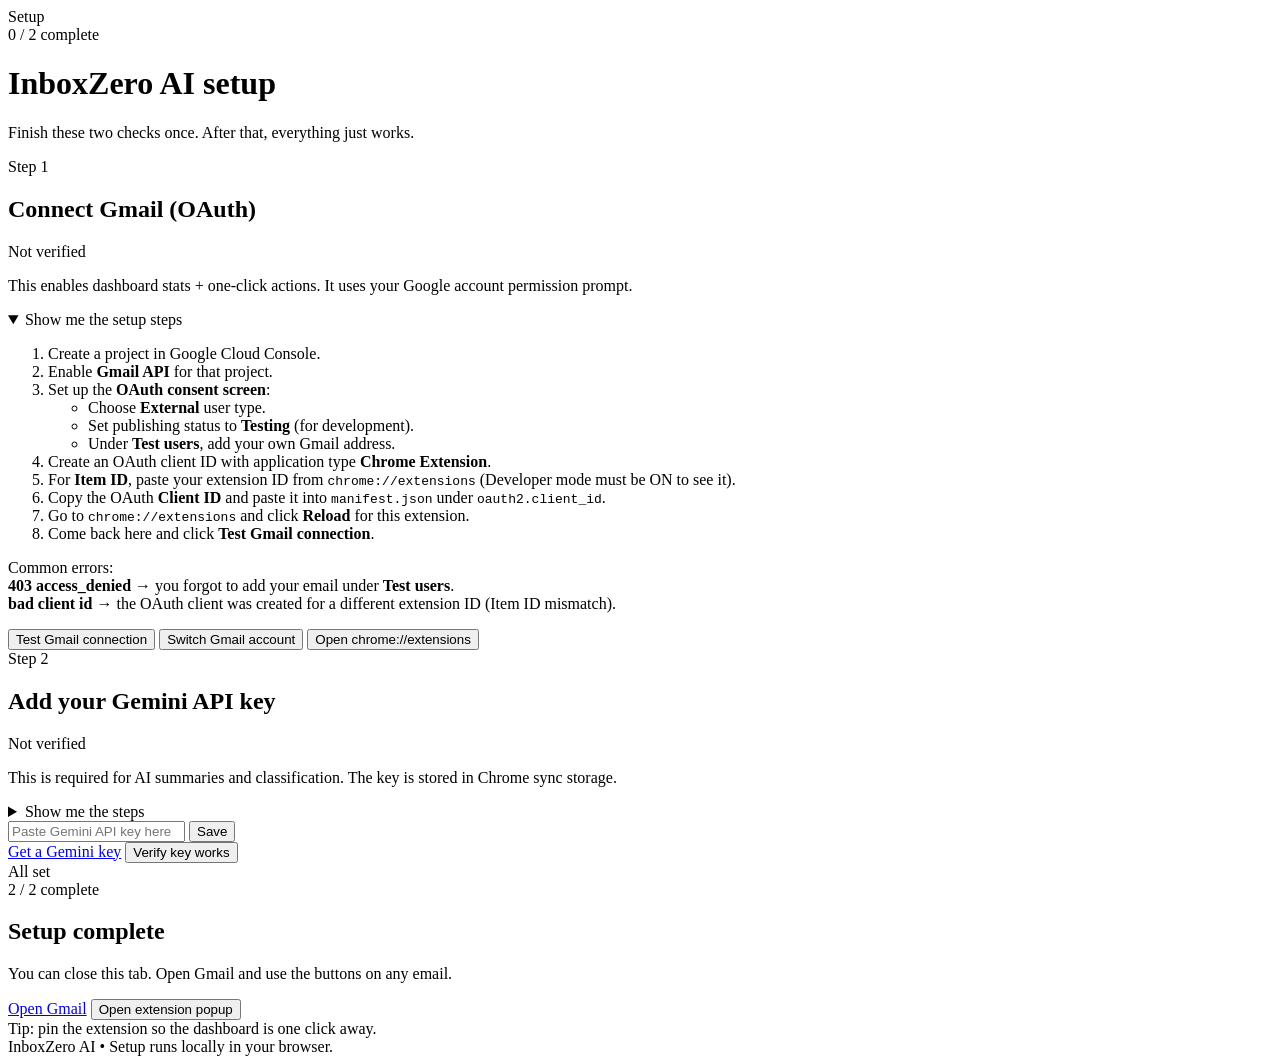
==== onboarding/index.html @ d18fc06d "feat + perf: prototype completed" ====
<!DOCTYPE html>
<html lang="en">
<head>
  <meta charset="UTF-8">
  <title>InboxZero AI – Setup</title>
  <link rel="stylesheet" href="onboarding.css">
</head>
<body>
  <div class="page">
    <header class="hero">
      <div class="hero-top">
        <div class="hero-badge">Setup</div>
        <div id="progressPill" class="pill">0 / 2 complete</div>
      </div>
      <h1>InboxZero AI setup</h1>
      <p class="hero-sub">Finish these two checks once. After that, everything just works.</p>
    </header>

    <main>
      <section id="stepOAuth" class="card step-card">
        <div class="step-head">
          <div>
            <div class="step-kicker">Step 1</div>
            <h2>Connect Gmail (OAuth)</h2>
          </div>
          <div id="statusOAuth" class="status pending">Not verified</div>
        </div>

        <p class="subtle">
          This enables dashboard stats + one‑click actions. It uses your Google account permission prompt.
        </p>

        <details class="details" open>
          <summary>Show me the setup steps</summary>
          <ol class="steps">
            <li>Create a project in Google Cloud Console.</li>
            <li>Enable <strong>Gmail API</strong> for that project.</li>
            <li>
              Set up the <strong>OAuth consent screen</strong>:
              <ul>
                <li>Choose <strong>External</strong> user type.</li>
                <li>Set publishing status to <strong>Testing</strong> (for development).</li>
                <li>Under <strong>Test users</strong>, add your own Gmail address.</li>
              </ul>
            </li>
            <li>Create an OAuth client ID with application type <strong>Chrome Extension</strong>.</li>
            <li>
              For <strong>Item ID</strong>, paste your extension ID from <code>chrome://extensions</code>
              (Developer mode must be ON to see it).
            </li>
            <li>Copy the OAuth <strong>Client ID</strong> and paste it into <code>manifest.json</code> under <code>oauth2.client_id</code>.</li>
            <li>Go to <code>chrome://extensions</code> and click <strong>Reload</strong> for this extension.</li>
            <li>Come back here and click <strong>Test Gmail connection</strong>.</li>
          </ol>
          <p class="hint">
            Common errors:
            <br><strong>403 access_denied</strong> → you forgot to add your email under <strong>Test users</strong>.
            <br><strong>bad client id</strong> → the OAuth client was created for a different extension ID (Item ID mismatch).
          </p>
        </details>

        <div class="actions">
          <button id="btnTestOAuth" class="btn primary">Test Gmail connection</button>
          <button id="btnSwitchOAuth" class="btn">Switch Gmail account</button>
          <button id="btnOpenExtensions" class="btn">Open chrome://extensions</button>
        </div>
        <div id="msgOAuth" class="msg"></div>
      </section>

      <section id="stepGemini" class="card step-card disabled">
        <div class="step-head">
          <div>
            <div class="step-kicker">Step 2</div>
            <h2>Add your Gemini API key</h2>
          </div>
          <div id="statusGemini" class="status pending">Not verified</div>
        </div>

        <p class="subtle">
          This is required for AI summaries and classification. The key is stored in Chrome sync storage.
        </p>

        <details class="details">
          <summary>Show me the steps</summary>
          <ol class="steps">
            <li>
              Open
              <a href="https://aistudio.google.com/app/apikey" target="_blank" rel="noreferrer">
                Google AI Studio – API Keys
              </a>.
            </li>
            <li>Sign in with the Google account you want to use.</li>
            <li>Click <strong>Create API key</strong> and copy it.</li>
            <li>Paste it below and click <strong>Save</strong>.</li>
            <li>Click <strong>Verify key works</strong> to complete setup.</li>
          </ol>
          <p class="hint">
            Common errors:
            <br><strong>NO_API_KEY</strong> → the key wasn’t saved yet (click Save).
            <br><strong>API error 4xx/5xx</strong> → the key is invalid, revoked, or rate-limited. Create a new one.
          </p>
        </details>

        <div class="input-row">
          <input id="geminiKeyInput" class="text-input" placeholder="Paste Gemini API key here">
          <button id="btnSaveGeminiKey" class="btn">Save</button>
        </div>

        <div class="actions">
          <a class="btn link" href="https://aistudio.google.com/app/apikey" target="_blank" rel="noreferrer">Get a Gemini key</a>
          <button id="btnTestGemini" class="btn primary">Verify key works</button>
        </div>
        <div id="msgGemini" class="msg"></div>
      </section>

      <section id="doneCard" class="card done-card hidden">
        <div class="done-top">
          <div class="status success">All set</div>
          <div class="pill">2 / 2 complete</div>
        </div>
        <h2>Setup complete</h2>
        <p class="subtle">You can close this tab. Open Gmail and use the buttons on any email.</p>
        <div class="actions">
          <a href="https://mail.google.com/" target="_blank" rel="noreferrer" class="btn primary">Open Gmail</a>
          <button id="btnOpenPopupHint" class="btn">Open extension popup</button>
        </div>
        <div class="hint">
          Tip: pin the extension so the dashboard is one click away.
        </div>
      </section>
    </main>

    <footer class="footer">
      <span>InboxZero AI</span>
      <span class="dot">•</span>
      <span>Setup runs locally in your browser.</span>
    </footer>
  </div>

  <script src="onboarding.js"></script>
</body>
</html>
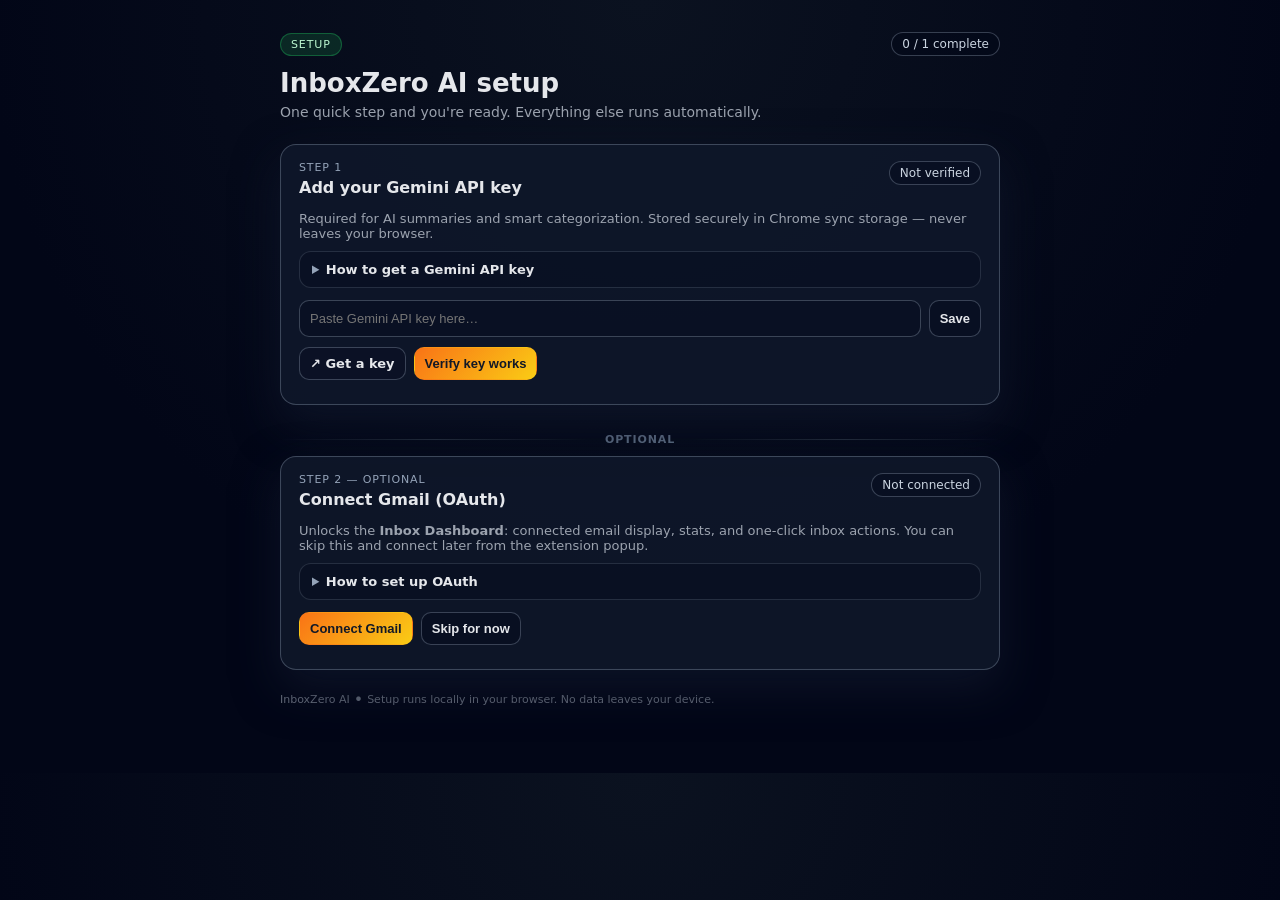
==== commit 674f632a: "feat: added oauth as dev" ====
--- a/onboarding/index.html
+++ b/onboarding/index.html
@@ -10,134 +10,119 @@
     <header class="hero">
       <div class="hero-top">
         <div class="hero-badge">Setup</div>
-        <div id="progressPill" class="pill">0 / 2 complete</div>
+        <div id="progressPill" class="pill">0 / 1 complete</div>
       </div>
       <h1>InboxZero AI setup</h1>
-      <p class="hero-sub">Finish these two checks once. After that, everything just works.</p>
+      <p class="hero-sub">One quick step and you're ready. Everything else runs automatically.</p>
     </header>
 
     <main>
-      <section id="stepOAuth" class="card step-card">
+      <!-- STEP 1: Gemini API Key (active, required) -->
+      <section id="stepGemini" class="card step-card">
         <div class="step-head">
           <div>
             <div class="step-kicker">Step 1</div>
-            <h2>Connect Gmail (OAuth)</h2>
-          </div>
-          <div id="statusOAuth" class="status pending">Not verified</div>
-        </div>
-
-        <p class="subtle">
-          This enables dashboard stats + one‑click actions. It uses your Google account permission prompt.
-        </p>
-
-        <details class="details" open>
-          <summary>Show me the setup steps</summary>
-          <ol class="steps">
-            <li>Create a project in Google Cloud Console.</li>
-            <li>Enable <strong>Gmail API</strong> for that project.</li>
-            <li>
-              Set up the <strong>OAuth consent screen</strong>:
-              <ul>
-                <li>Choose <strong>External</strong> user type.</li>
-                <li>Set publishing status to <strong>Testing</strong> (for development).</li>
-                <li>Under <strong>Test users</strong>, add your own Gmail address.</li>
-              </ul>
-            </li>
-            <li>Create an OAuth client ID with application type <strong>Chrome Extension</strong>.</li>
-            <li>
-              For <strong>Item ID</strong>, paste your extension ID from <code>chrome://extensions</code>
-              (Developer mode must be ON to see it).
-            </li>
-            <li>Copy the OAuth <strong>Client ID</strong> and paste it into <code>manifest.json</code> under <code>oauth2.client_id</code>.</li>
-            <li>Go to <code>chrome://extensions</code> and click <strong>Reload</strong> for this extension.</li>
-            <li>Come back here and click <strong>Test Gmail connection</strong>.</li>
-          </ol>
-          <p class="hint">
-            Common errors:
-            <br><strong>403 access_denied</strong> → you forgot to add your email under <strong>Test users</strong>.
-            <br><strong>bad client id</strong> → the OAuth client was created for a different extension ID (Item ID mismatch).
-          </p>
-        </details>
-
-        <div class="actions">
-          <button id="btnTestOAuth" class="btn primary">Test Gmail connection</button>
-          <button id="btnSwitchOAuth" class="btn">Switch Gmail account</button>
-          <button id="btnOpenExtensions" class="btn">Open chrome://extensions</button>
-        </div>
-        <div id="msgOAuth" class="msg"></div>
-      </section>
-
-      <section id="stepGemini" class="card step-card disabled">
-        <div class="step-head">
-          <div>
-            <div class="step-kicker">Step 2</div>
             <h2>Add your Gemini API key</h2>
           </div>
           <div id="statusGemini" class="status pending">Not verified</div>
         </div>
 
         <p class="subtle">
-          This is required for AI summaries and classification. The key is stored in Chrome sync storage.
+          Required for AI summaries and smart categorization. Stored securely in Chrome sync storage — never leaves your browser.
         </p>
 
         <details class="details">
-          <summary>Show me the steps</summary>
+          <summary>How to get a Gemini API key</summary>
           <ol class="steps">
-            <li>
-              Open
-              <a href="https://aistudio.google.com/app/apikey" target="_blank" rel="noreferrer">
-                Google AI Studio – API Keys
-              </a>.
-            </li>
-            <li>Sign in with the Google account you want to use.</li>
+            <li>Open <a href="https://aistudio.google.com/app/apikey" target="_blank" rel="noreferrer">Google AI Studio – API Keys</a>.</li>
+            <li>Sign in with any Google account.</li>
             <li>Click <strong>Create API key</strong> and copy it.</li>
             <li>Paste it below and click <strong>Save</strong>.</li>
             <li>Click <strong>Verify key works</strong> to complete setup.</li>
           </ol>
           <p class="hint">
-            Common errors:
-            <br><strong>NO_API_KEY</strong> → the key wasn’t saved yet (click Save).
-            <br><strong>API error 4xx/5xx</strong> → the key is invalid, revoked, or rate-limited. Create a new one.
+            <strong>NO_API_KEY</strong> → click Save before verifying.<br>
+            <strong>API error 4xx/5xx</strong> → key is invalid or rate-limited. Create a new one.
           </p>
         </details>
 
         <div class="input-row">
-          <input id="geminiKeyInput" class="text-input" placeholder="Paste Gemini API key here">
+          <input id="geminiKeyInput" class="text-input" placeholder="Paste Gemini API key here…">
           <button id="btnSaveGeminiKey" class="btn">Save</button>
         </div>
 
         <div class="actions">
-          <a class="btn link" href="https://aistudio.google.com/app/apikey" target="_blank" rel="noreferrer">Get a Gemini key</a>
+          <a class="btn link" href="https://aistudio.google.com/app/apikey" target="_blank" rel="noreferrer">↗ Get a key</a>
           <button id="btnTestGemini" class="btn primary">Verify key works</button>
         </div>
         <div id="msgGemini" class="msg"></div>
       </section>
 
+      <!-- STEP 2: OAuth — Optional -->
+      <div class="optional-step-wrapper">
+        <div class="divider-optional">
+          <div class="divider-line"></div>
+          <div class="divider-label">Optional</div>
+          <div class="divider-line"></div>
+        </div>
+
+        <section id="stepOAuth" class="card step-card oauth-card">
+          <div class="step-head">
+            <div>
+              <div class="step-kicker">Step 2 — Optional</div>
+              <h2>Connect Gmail (OAuth)</h2>
+            </div>
+            <div id="statusOAuth" class="status pending">Not connected</div>
+          </div>
+
+          <p class="subtle">
+            Unlocks the <strong>Inbox Dashboard</strong>: connected email display, stats, and one-click inbox actions. You can skip this and connect later from the extension popup.
+          </p>
+
+          <details class="details">
+            <summary>How to set up OAuth</summary>
+            <ol class="steps">
+              <li>Create a project in <a href="https://console.cloud.google.com/" target="_blank" rel="noreferrer">Google Cloud Console</a>.</li>
+              <li>Enable <strong>Gmail API</strong> for that project.</li>
+              <li>Set up the <strong>OAuth consent screen</strong> (External, Testing mode, add your Gmail as test user).</li>
+              <li>Create an OAuth client ID for <strong>Chrome Extension</strong>.</li>
+              <li>Paste your extension ID from <code>chrome://extensions</code> as the Item ID.</li>
+              <li>Copy the OAuth <strong>Client ID</strong> into <code>manifest.json</code> under <code>oauth2.client_id</code>.</li>
+              <li>Reload the extension, then click <strong>Connect Gmail</strong> below.</li>
+            </ol>
+          </details>
+
+          <div class="actions">
+            <button id="btnConnectOAuth" class="btn primary">Connect Gmail</button>
+            <button id="btnDisconnectOAuth" class="btn hidden">Disconnect</button>
+            <button id="btnSkipOAuth" class="btn">Skip for now</button>
+          </div>
+          <div id="msgOAuth" class="msg"></div>
+        </section>
+      </div>
+
+      <!-- Done card -->
       <section id="doneCard" class="card done-card hidden">
         <div class="done-top">
-          <div class="status success">All set</div>
-          <div class="pill">2 / 2 complete</div>
+          <div class="status success">✓ All set</div>
+          <div class="pill">1 / 1 complete</div>
         </div>
         <h2>Setup complete</h2>
-        <p class="subtle">You can close this tab. Open Gmail and use the buttons on any email.</p>
+        <p class="subtle">Your Gemini key is verified. Open Gmail and InboxZero AI will enhance every email automatically.</p>
         <div class="actions">
-          <a href="https://mail.google.com/" target="_blank" rel="noreferrer" class="btn primary">Open Gmail</a>
-          <button id="btnOpenPopupHint" class="btn">Open extension popup</button>
+          <a href="https://mail.google.com/" target="_blank" rel="noreferrer" class="btn primary">Open Gmail →</a>
         </div>
-        <div class="hint">
-          Tip: pin the extension so the dashboard is one click away.
-        </div>
+        <div class="hint">Tip: Pin the extension to your toolbar so the dashboard is one click away.</div>
       </section>
     </main>
 
     <footer class="footer">
       <span>InboxZero AI</span>
       <span class="dot">•</span>
-      <span>Setup runs locally in your browser.</span>
+      <span>Setup runs locally in your browser. No data leaves your device.</span>
     </footer>
   </div>
 
   <script src="onboarding.js"></script>
 </body>
 </html>
-
--- a/onboarding/onboarding.css
+++ b/onboarding/onboarding.css
@@ -0,0 +1,368 @@
+body {
+  margin: 0;
+  font-family: system-ui, -apple-system, BlinkMacSystemFont, "SF Pro Text", Roboto, sans-serif;
+  background: radial-gradient(circle at top, #0b1220, #020617 65%);
+  color: #e5e7eb;
+}
+
+.page {
+  max-width: 720px;
+  margin: 32px auto;
+  padding: 0 16px 32px;
+}
+
+.hero {
+  margin-bottom: 24px;
+}
+
+.hero-top {
+  display: flex;
+  align-items: center;
+  justify-content: space-between;
+  gap: 10px;
+}
+
+.hero-badge {
+  display: inline-flex;
+  align-items: center;
+  padding: 4px 10px;
+  border-radius: 999px;
+  font-size: 11px;
+  letter-spacing: 0.08em;
+  text-transform: uppercase;
+  background: rgba(34, 197, 94, 0.15);
+  color: #bbf7d0;
+  border: 1px solid rgba(34, 197, 94, 0.35);
+}
+
+.pill {
+  display: inline-flex;
+  align-items: center;
+  padding: 4px 10px;
+  border-radius: 999px;
+  font-size: 12px;
+  color: #cbd5e1;
+  border: 1px solid rgba(148, 163, 184, 0.35);
+  background: rgba(2, 6, 23, 0.35);
+}
+
+.hero h1 {
+  margin: 12px 0 6px;
+  font-size: 26px;
+  font-weight: 650;
+}
+
+.hero-sub {
+  margin: 0;
+  font-size: 14px;
+  color: #9ca3af;
+}
+
+main {
+  display: flex;
+  flex-direction: column;
+  gap: 16px;
+}
+
+.card {
+  background: rgba(15, 23, 42, 0.92);
+  border-radius: 16px;
+  border: 1px solid rgba(148, 163, 184, 0.35);
+  padding: 16px 18px 14px;
+  box-shadow:
+    0 18px 45px rgba(15, 23, 42, 0.8),
+    0 0 0 1px rgba(15, 23, 42, 0.9) inset;
+}
+
+.card h2 {
+  margin: 0 0 8px;
+  font-size: 16px;
+  font-weight: 600;
+}
+
+.step-card {
+  position: relative;
+}
+
+.step-head {
+  display: flex;
+  align-items: flex-start;
+  justify-content: space-between;
+  gap: 10px;
+  margin-bottom: 6px;
+}
+
+.step-kicker {
+  font-size: 11px;
+  color: #94a3b8;
+  text-transform: uppercase;
+  letter-spacing: 0.08em;
+  margin-bottom: 4px;
+}
+
+.status {
+  display: inline-flex;
+  align-items: center;
+  padding: 4px 10px;
+  border-radius: 999px;
+  font-size: 12px;
+  border: 1px solid rgba(148, 163, 184, 0.35);
+  color: #cbd5e1;
+  background: rgba(2, 6, 23, 0.35);
+  white-space: nowrap;
+}
+
+.status.pending {
+  border-color: rgba(148, 163, 184, 0.35);
+  color: #cbd5e1;
+}
+
+.status.success {
+  border-color: rgba(34, 197, 94, 0.45);
+  background: rgba(34, 197, 94, 0.12);
+  color: #bbf7d0;
+}
+
+.status.error {
+  border-color: rgba(239, 68, 68, 0.5);
+  background: rgba(239, 68, 68, 0.12);
+  color: #fecaca;
+}
+
+.subtle {
+  margin: 0 0 10px;
+  font-size: 13px;
+  color: #9ca3af;
+}
+
+.details {
+  margin: 10px 0 12px;
+  border-radius: 12px;
+  border: 1px solid rgba(148, 163, 184, 0.2);
+  background: rgba(2, 6, 23, 0.25);
+  padding: 10px 12px;
+}
+
+.details summary {
+  cursor: pointer;
+  font-size: 13px;
+  color: #e5e7eb;
+  font-weight: 600;
+}
+
+.details summary::marker {
+  color: #94a3b8;
+}
+
+.actions {
+  display: flex;
+  gap: 8px;
+  flex-wrap: wrap;
+  align-items: center;
+}
+
+.btn {
+  appearance: none;
+  border: 1px solid rgba(148, 163, 184, 0.35);
+  background: rgba(2, 6, 23, 0.35);
+  color: #e5e7eb;
+  border-radius: 10px;
+  padding: 8px 10px;
+  font-size: 13px;
+  font-weight: 600;
+  cursor: pointer;
+  text-decoration: none;
+  display: inline-flex;
+  align-items: center;
+  justify-content: center;
+  gap: 6px;
+}
+
+.btn:hover {
+  filter: brightness(1.05);
+}
+
+.btn:disabled {
+  opacity: 0.55;
+  cursor: not-allowed;
+}
+
+.btn.primary {
+  border-color: transparent;
+  background: linear-gradient(135deg, #f97316, #facc15);
+  color: #111827;
+}
+
+.btn.link {
+  background: rgba(2, 6, 23, 0.15);
+}
+
+.input-row {
+  display: grid;
+  grid-template-columns: 1fr auto;
+  gap: 8px;
+  margin: 10px 0 10px;
+}
+
+.text-input {
+  width: 100%;
+  border-radius: 10px;
+  border: 1px solid rgba(148, 163, 184, 0.35);
+  background: rgba(2, 6, 23, 0.25);
+  color: #e5e7eb;
+  padding: 10px 10px;
+  font-size: 13px;
+  outline: none;
+  box-sizing: border-box;
+}
+
+.text-input:focus {
+  border-color: rgba(56, 189, 248, 0.6);
+  box-shadow: 0 0 0 3px rgba(56, 189, 248, 0.12);
+}
+
+.msg {
+  margin-top: 10px;
+  font-size: 12px;
+  color: #9ca3af;
+  white-space: pre-wrap;
+}
+
+.msg.ok {
+  color: #bbf7d0;
+}
+
+.msg.err {
+  color: #fecaca;
+}
+
+.msg.warn {
+  color: #fde68a;
+}
+
+.disabled {
+  opacity: 0.6;
+  pointer-events: none;
+  filter: grayscale(0.2);
+}
+
+.done-card {
+  border-color: rgba(34, 197, 94, 0.35);
+}
+
+.done-top {
+  display: flex;
+  justify-content: space-between;
+  align-items: center;
+  gap: 10px;
+  margin-bottom: 8px;
+}
+
+.hidden {
+  display: none !important;
+}
+
+.steps {
+  padding-left: 20px;
+  margin: 6px 0 4px;
+  font-size: 14px;
+  color: #e5e7eb;
+}
+
+.steps li {
+  margin-bottom: 4px;
+}
+
+.steps ul {
+  margin: 4px 0 0;
+  padding-left: 18px;
+  font-size: 13px;
+  color: #cbd5f5;
+}
+
+.hint {
+  margin: 6px 0 0;
+  font-size: 12px;
+  color: #9ca3af;
+}
+
+a {
+  color: #38bdf8;
+  text-decoration: none;
+}
+
+a:hover {
+  text-decoration: underline;
+}
+
+.feature-list {
+  margin: 4px 0 0;
+  padding-left: 18px;
+  font-size: 14px;
+  color: #e5e7eb;
+}
+
+.feature-list li {
+  margin-bottom: 4px;
+}
+
+.footer {
+  margin-top: 20px;
+  font-size: 11px;
+  color: #6b7280;
+  display: flex;
+  align-items: center;
+  gap: 4px;
+}
+
+.dot {
+  font-size: 16px;
+}
+
+@media (max-width: 640px) {
+  .page {
+    margin-top: 20px;
+  }
+  .input-row {
+    grid-template-columns: 1fr;
+  }
+}
+
+
+/* ── Coming-Soon wrapper & divider ─────────────────────────── */
+.optional-step-wrapper {
+  display: flex;
+  flex-direction: column;
+  gap: 0;
+}
+
+.divider-optional {
+  display: flex;
+  align-items: center;
+  gap: 10px;
+  padding: 12px 0 10px;
+}
+
+.divider-label {
+  font-size: 11px;
+  font-weight: 600;
+  letter-spacing: 0.08em;
+  text-transform: uppercase;
+  color: #64748b;
+  white-space: nowrap;
+  padding: 0 4px;
+}
+
+.divider-line {
+  flex: 1;
+  height: 1px;
+  background: linear-gradient(90deg, transparent, rgba(148,163,184,0.25), transparent);
+}
+
+/* ── OAuth card — fully interactive when not connected ──── */
+.oauth-card {
+  position: relative;
+  overflow: hidden;
+}
+
+
